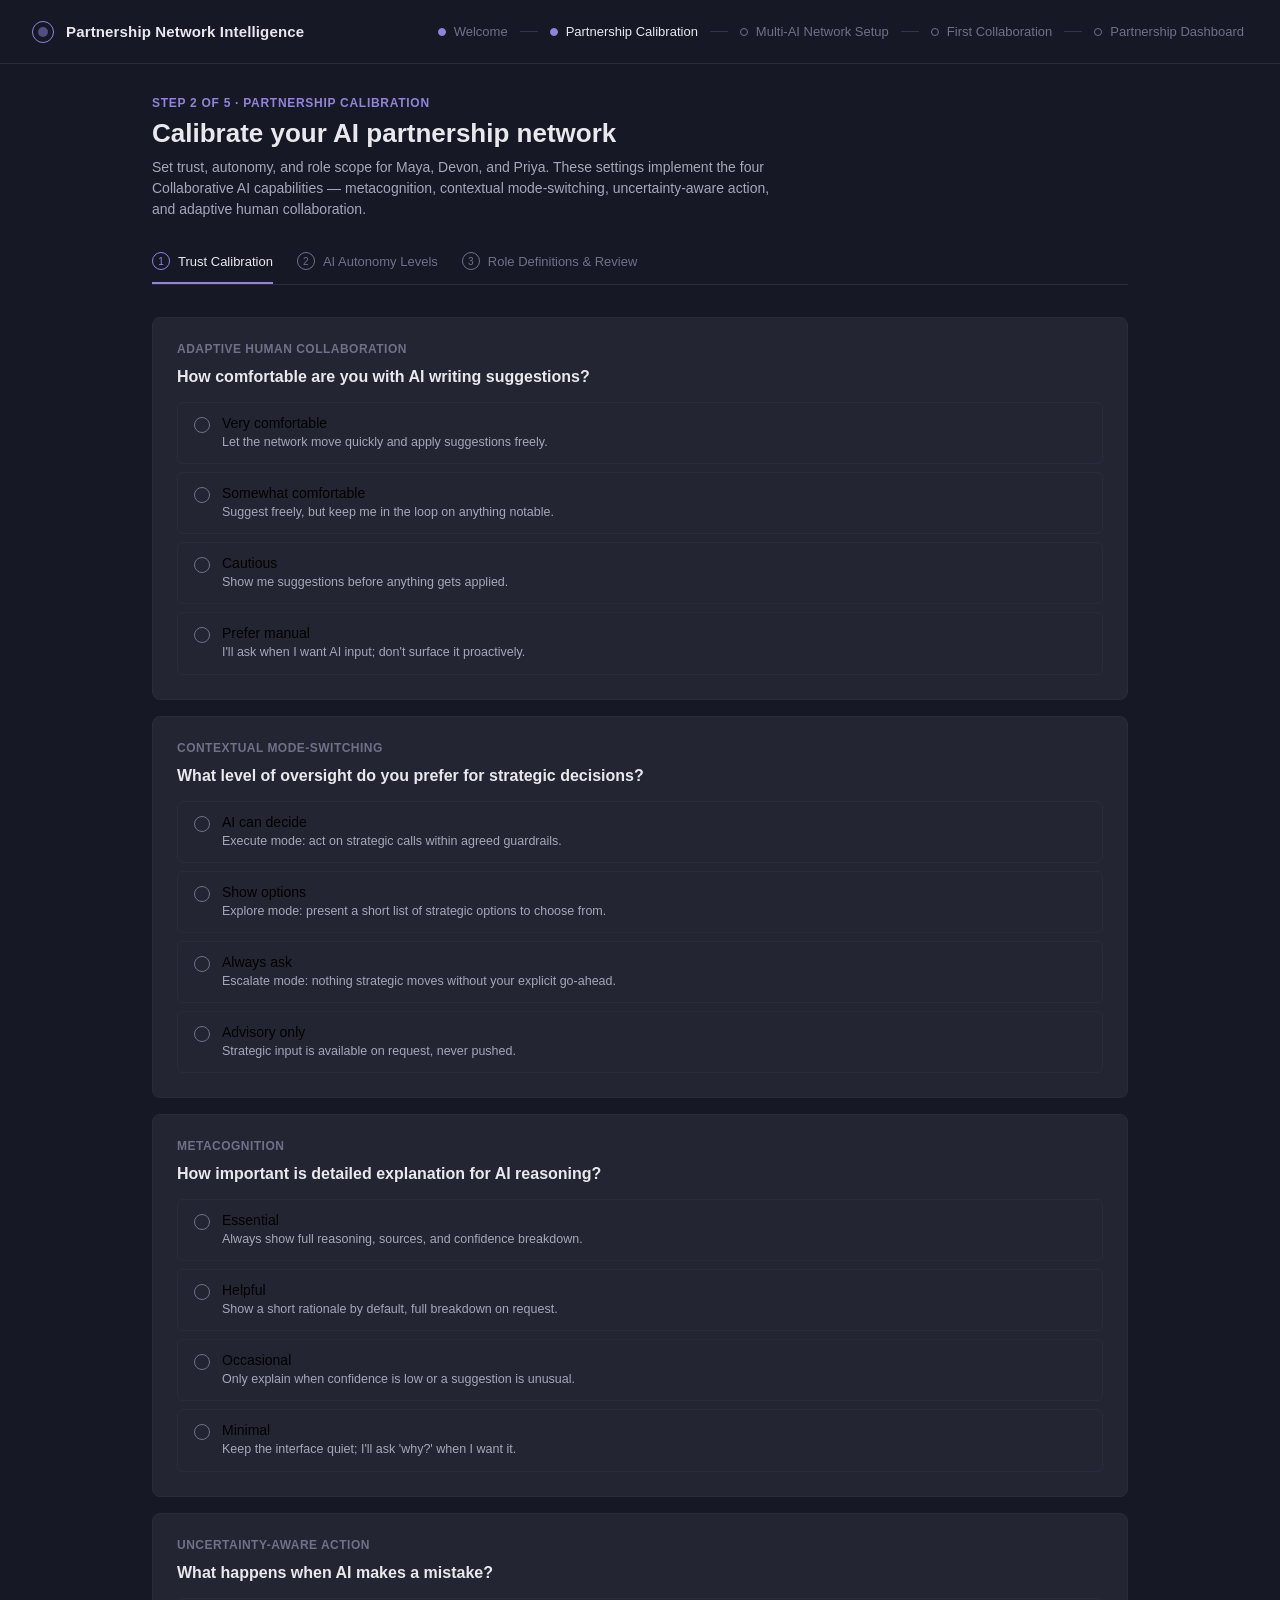
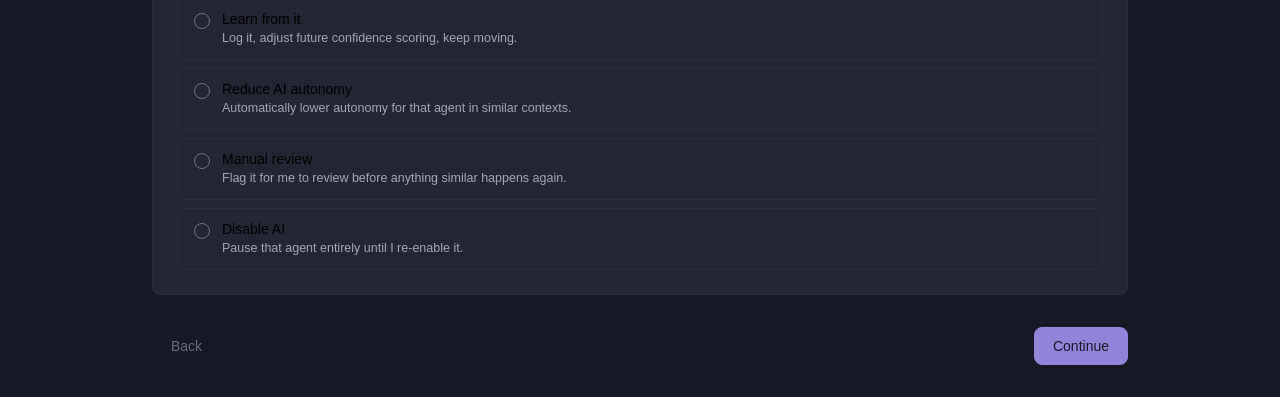
==== prototype/index.html @ 42504c6e "Add Partnership Calibration prototype (vanilla JS) Working implementation of the Partnership Calibra" ====
<!doctype html>
<html lang="en">
  <head>
    <meta charset="UTF-8" />
    <meta name="viewport" content="width=device-width, initial-scale=1.0" />
    <title>PNI — Partnership Calibration</title>
    <link rel="icon" href="data:," />
    <link rel="stylesheet" href="./css/theme.css" />
  </head>
  <body>
    <div id="app">
      <header class="topnav">
        <div class="topnav-brand">
          <span class="mark"></span>
          Partnership Network Intelligence
        </div>
        <nav class="stepper" id="stepper"></nav>
      </header>
      <main id="view"></main>
    </div>
    <script type="module" src="./js/app.js"></script>
  </body>
</html>
---- prototype/css/theme.css ----
/*
  PNI — Nocturne Design System
  ----------------------------
  Design tokens shared across every screen. Port these variables directly
  into your ai-partner-canvas Tailwind config / CSS-in-JS theme — nothing
  here is prototype-specific.
*/

:root {
  /* Color */
  --bg: #161826;
  --surface: #232532;
  --surface-raised: #2b2e40;
  --border: #34374a;
  --border-soft: #2a2c3c;
  --text: #e9e9ed;
  --text-muted: #a6a7b8;
  --text-faint: #6f7189;
  --accent: #9184d9;
  --accent-soft: rgba(145, 132, 217, 0.14);
  --accent-strong: #b3a9e8;

  /* Status (used sparingly, never as full floods) */
  --status-high: #7fd8a8;
  --status-medium: #e8c77f;
  --status-low: #e6828a;

  /* Type */
  --font: "Inter", -apple-system, BlinkMacSystemFont, "Segoe UI", Roboto, sans-serif;

  /* Shape */
  --radius: 8px;
  --radius-sm: 6px;

  /* Rhythm */
  --space-1: 4px;
  --space-2: 8px;
  --space-3: 12px;
  --space-4: 16px;
  --space-5: 24px;
  --space-6: 32px;
  --space-7: 48px;
}

* {
  box-sizing: border-box;
}

html, body {
  margin: 0;
  padding: 0;
  background: var(--bg);
  color: var(--text);
  font-family: var(--font);
  -webkit-font-smoothing: antialiased;
}

body {
  min-height: 100vh;
}

#app {
  min-height: 100vh;
  display: flex;
  flex-direction: column;
}

a {
  color: var(--accent-strong);
  text-decoration: none;
}

h1, h2, h3, h4, p {
  margin: 0;
}

button {
  font-family: var(--font);
}

/* ---------- Buttons ---------- */

.btn {
  display: inline-flex;
  align-items: center;
  gap: var(--space-2);
  border-radius: var(--radius);
  border: 1px solid var(--border);
  background: transparent;
  color: var(--text);
  padding: 10px 18px;
  font-size: 14px;
  font-weight: 500;
  cursor: pointer;
  transition: border-color 120ms ease, background 120ms ease, color 120ms ease;
}

.btn:hover {
  border-color: var(--accent);
  background: var(--accent-soft);
}

.btn:focus-visible {
  outline: 2px solid var(--accent);
  outline-offset: 2px;
}

.btn-primary {
  border-color: var(--accent);
  color: var(--bg);
  background: var(--accent);
}

.btn-primary:hover {
  background: var(--accent-strong);
  border-color: var(--accent-strong);
}

.btn-ghost {
  border-color: transparent;
}

.btn-ghost:hover {
  border-color: var(--border);
  background: transparent;
}

.btn:disabled {
  opacity: 0.4;
  cursor: not-allowed;
}

.btn:disabled:hover {
  border-color: var(--border);
  background: transparent;
}

/* ---------- Layout shell ---------- */

.topnav {
  display: flex;
  align-items: center;
  justify-content: space-between;
  padding: var(--space-4) var(--space-6);
  border-bottom: 1px solid var(--border-soft);
  gap: var(--space-6);
}

.topnav-brand {
  display: flex;
  align-items: center;
  gap: var(--space-3);
  font-weight: 600;
  font-size: 15px;
  letter-spacing: 0.01em;
  white-space: nowrap;
}

.topnav-brand .mark {
  width: 22px;
  height: 22px;
  border-radius: 50%;
  border: 1.5px solid var(--accent);
  position: relative;
  flex: none;
}

.topnav-brand .mark::after {
  content: "";
  position: absolute;
  inset: 5px;
  border-radius: 50%;
  background: var(--accent);
  opacity: 0.5;
}

main {
  flex: 1;
  padding: var(--space-6);
  max-width: 1040px;
  width: 100%;
  margin: 0 auto;
}

@media (max-width: 720px) {
  main {
    padding: var(--space-4);
  }
  .topnav {
    padding: var(--space-3) var(--space-4);
  }
}

/* ---------- Journey stepper ---------- */

.stepper {
  display: flex;
  align-items: center;
  gap: var(--space-2);
  overflow-x: auto;
}

.stepper-step {
  display: flex;
  align-items: center;
  gap: var(--space-2);
  background: none;
  border: none;
  color: var(--text-faint);
  font-size: 13px;
  font-weight: 500;
  padding: var(--space-2) var(--space-1);
  cursor: pointer;
  white-space: nowrap;
}

.stepper-step .dot {
  width: 8px;
  height: 8px;
  border-radius: 50%;
  border: 1.5px solid var(--text-faint);
  flex: none;
}

.stepper-step.is-done .dot {
  background: var(--accent);
  border-color: var(--accent);
}

.stepper-step.is-active {
  color: var(--text);
}

.stepper-step.is-active .dot {
  border-color: var(--accent);
  background: var(--accent);
}

.stepper-sep {
  width: 18px;
  height: 1px;
  background: var(--border);
  flex: none;
}

/* ---------- Cards ---------- */

.card {
  background: var(--surface);
  border: 1px solid var(--border-soft);
  border-radius: var(--radius);
  padding: var(--space-5);
}

.card + .card {
  margin-top: var(--space-4);
}

.card-title {
  font-size: 16px;
  font-weight: 600;
}

.card-subtitle {
  color: var(--text-muted);
  font-size: 13px;
  margin-top: var(--space-1);
}

.page-header {
  margin-bottom: var(--space-6);
}

.page-header .eyebrow {
  color: var(--accent);
  font-size: 12px;
  font-weight: 600;
  letter-spacing: 0.06em;
  text-transform: uppercase;
}

.page-header h1 {
  font-size: 26px;
  font-weight: 600;
  margin-top: var(--space-2);
}

.page-header p {
  color: var(--text-muted);
  font-size: 14px;
  margin-top: var(--space-2);
  max-width: 620px;
  line-height: 1.5;
}

/* ---------- Sub-stepper (inside Partnership Calibration) ---------- */

.substeps {
  display: flex;
  gap: var(--space-5);
  margin-bottom: var(--space-6);
  border-bottom: 1px solid var(--border-soft);
}

.substep {
  padding-bottom: var(--space-3);
  border-bottom: 2px solid transparent;
  color: var(--text-faint);
  font-size: 13px;
  font-weight: 500;
  display: flex;
  align-items: center;
  gap: var(--space-2);
}

.substep .num {
  width: 18px;
  height: 18px;
  border-radius: 50%;
  border: 1px solid var(--text-faint);
  font-size: 10px;
  display: flex;
  align-items: center;
  justify-content: center;
  flex: none;
}

.substep.is-active {
  color: var(--text);
  border-bottom-color: var(--accent);
}

.substep.is-active .num {
  border-color: var(--accent);
  color: var(--accent);
}

.substep.is-done .num {
  background: var(--accent);
  border-color: var(--accent);
  color: var(--bg);
}

/* ---------- Choice groups (wizard questions, autonomy radios) ---------- */

.choice-group {
  display: grid;
  gap: var(--space-2);
}

.choice {
  display: flex;
  align-items: flex-start;
  gap: var(--space-3);
  padding: var(--space-3) var(--space-4);
  border: 1px solid var(--border-soft);
  border-radius: var(--radius-sm);
  cursor: pointer;
  background: transparent;
  text-align: left;
  transition: border-color 120ms ease, background 120ms ease;
}

.choice:hover {
  border-color: var(--accent);
}

.choice.is-selected {
  border-color: var(--accent);
  background: var(--accent-soft);
}

.choice .radio {
  width: 16px;
  height: 16px;
  border-radius: 50%;
  border: 1.5px solid var(--text-faint);
  flex: none;
  margin-top: 2px;
  position: relative;
}

.choice.is-selected .radio {
  border-color: var(--accent);
}

.choice.is-selected .radio::after {
  content: "";
  position: absolute;
  inset: 3px;
  border-radius: 50%;
  background: var(--accent);
}

.choice-body .choice-label {
  font-size: 14px;
  font-weight: 500;
}

.choice-body .choice-desc {
  font-size: 12.5px;
  color: var(--text-muted);
  margin-top: 2px;
  line-height: 1.45;
}

/* ---------- Agent cards ---------- */

.agent-grid {
  display: grid;
  gap: var(--space-4);
}

.agent-card {
  border: 1px solid var(--border-soft);
  border-radius: var(--radius);
  padding: var(--space-5);
  background: var(--surface);
}

.agent-head {
  display: flex;
  align-items: center;
  justify-content: space-between;
  gap: var(--space-3);
  margin-bottom: var(--space-4);
}

.agent-identity {
  display: flex;
  align-items: center;
  gap: var(--space-3);
}

.agent-avatar {
  width: 36px;
  height: 36px;
  border-radius: 50%;
  border: 1.5px solid var(--accent);
  display: flex;
  align-items: center;
  justify-content: center;
  font-size: 13px;
  font-weight: 600;
  color: var(--accent-strong);
  flex: none;
}

.agent-name {
  font-size: 15px;
  font-weight: 600;
}

.agent-role {
  font-size: 12.5px;
  color: var(--text-muted);
}

.trust-pill {
  font-size: 12px;
  font-weight: 600;
  padding: 4px 10px;
  border-radius: 999px;
  border: 1px solid var(--border);
  color: var(--text-muted);
  white-space: nowrap;
}

.trust-pill.high { color: var(--status-high); border-color: var(--status-high); }
.trust-pill.medium { color: var(--status-medium); border-color: var(--status-medium); }
.trust-pill.low { color: var(--status-low); border-color: var(--status-low); }

/* ---------- Responsibility checklist ---------- */

.check-list {
  display: grid;
  gap: var(--space-2);
}

.check-item {
  display: flex;
  align-items: flex-start;
  gap: var(--space-3);
  padding: var(--space-2) var(--space-1);
  cursor: pointer;
}

.check-box {
  width: 16px;
  height: 16px;
  border-radius: 4px;
  border: 1.5px solid var(--text-faint);
  margin-top: 2px;
  flex: none;
  display: flex;
  align-items: center;
  justify-content: center;
}

.check-item.is-checked .check-box {
  border-color: var(--accent);
  background: var(--accent);
}

.check-item.is-checked .check-box::after {
  content: "";
  width: 6px;
  height: 6px;
  background: var(--bg);
  clip-path: polygon(14% 44%, 0 65%, 50% 100%, 100% 16%, 80% 0%, 43% 62%);
}

.check-label {
  font-size: 13.5px;
  color: var(--text);
  line-height: 1.4;
}

/* ---------- Trust preview / dashboard bars ---------- */

.trust-overview {
  display: grid;
  gap: var(--space-3);
}

.trust-row {
  display: grid;
  grid-template-columns: 120px 1fr 48px;
  align-items: center;
  gap: var(--space-3);
}

.trust-row .label {
  font-size: 13px;
  color: var(--text-muted);
}

.trust-track {
  height: 6px;
  border-radius: 999px;
  background: var(--border-soft);
  overflow: hidden;
}

.trust-fill {
  height: 100%;
  border-radius: 999px;
  background: var(--accent);
}

.trust-row .value {
  font-size: 13px;
  font-weight: 600;
  text-align: right;
  color: var(--text-muted);
}

/* ---------- Footer nav ---------- */

.step-actions {
  display: flex;
  justify-content: space-between;
  margin-top: var(--space-6);
}

/* ---------- Misc ---------- */

.hint {
  font-size: 12.5px;
  color: var(--text-faint);
  line-height: 1.5;
}

.section-label {
  font-size: 12px;
  font-weight: 600;
  letter-spacing: 0.04em;
  text-transform: uppercase;
  color: var(--text-faint);
  margin-bottom: var(--space-3);
}

.stub-card {
  border: 1px dashed var(--border);
  border-radius: var(--radius);
  padding: var(--space-7) var(--space-5);
  text-align: left;
  color: var(--text-muted);
}
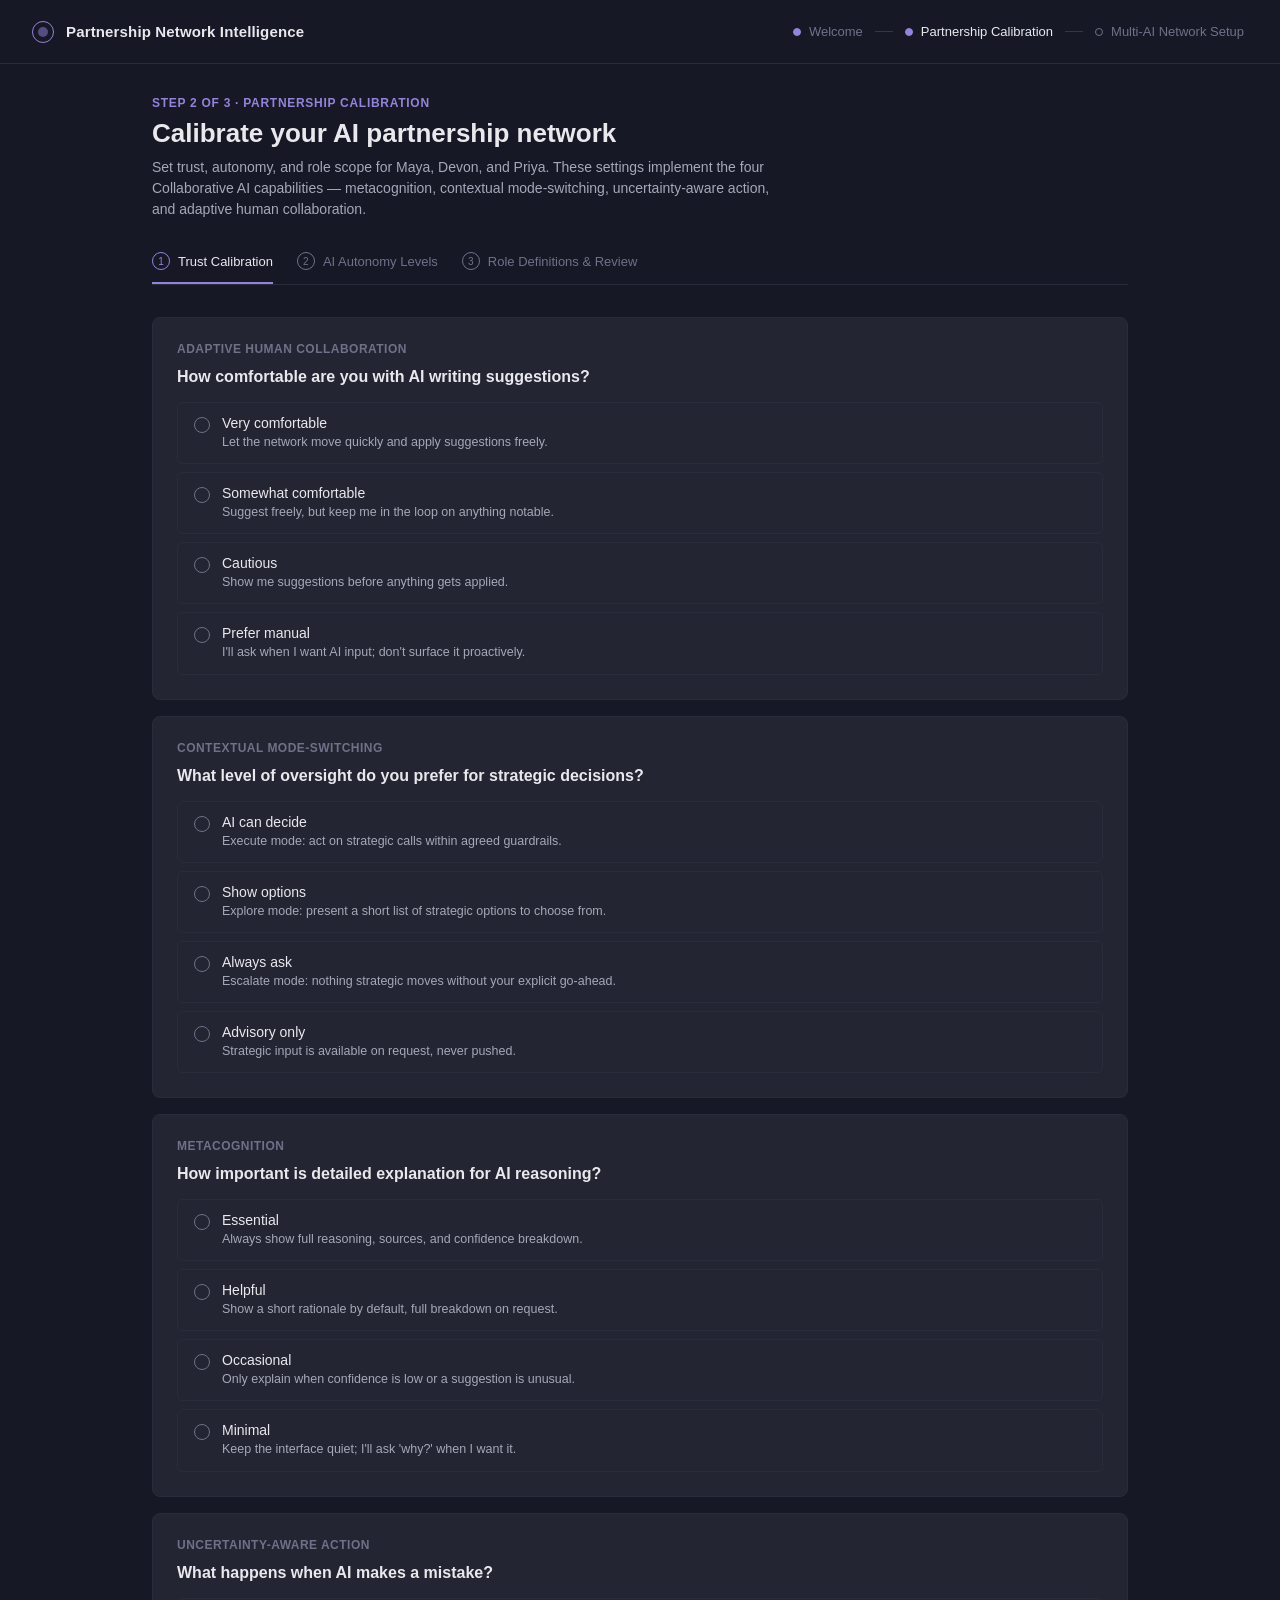
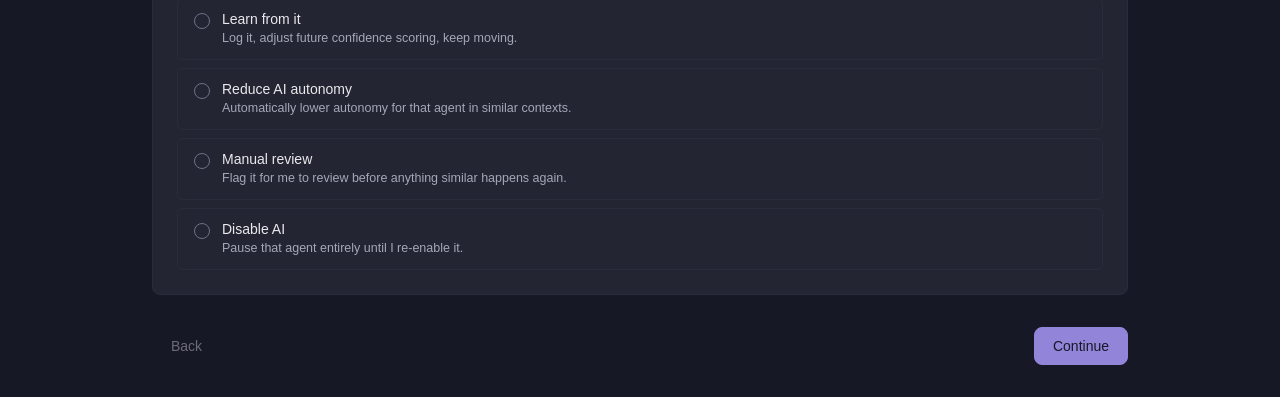
==== commit d345f2f4: "Split the journey into Learn & Set Up vs. Use (ongoing app) The 5-step linear stepper conflated two " ====
--- a/prototype/index.html
+++ b/prototype/index.html
@@ -12,7 +12,7 @@
       <header class="topnav">
         <div class="topnav-brand">
           <span class="mark"></span>
-          Partnership Network Intelligence
+          <span class="brand-text">Partnership Network Intelligence</span>
         </div>
         <nav class="stepper" id="stepper"></nav>
       </header>
--- a/prototype/css/theme.css
+++ b/prototype/css/theme.css
@@ -76,6 +76,7 @@
 
 button {
   font-family: var(--font);
+  color: inherit;
 }
 
 /* ---------- Buttons ---------- */
@@ -135,6 +136,11 @@
   background: transparent;
 }
 
+.btn-sm {
+  padding: 6px 12px;
+  font-size: 12.5px;
+}
+
 /* ---------- Layout shell ---------- */
 
 .topnav {
@@ -395,6 +401,7 @@
 .choice-body .choice-label {
   font-size: 14px;
   font-weight: 500;
+  color: var(--text);
 }
 
 .choice-body .choice-desc {
